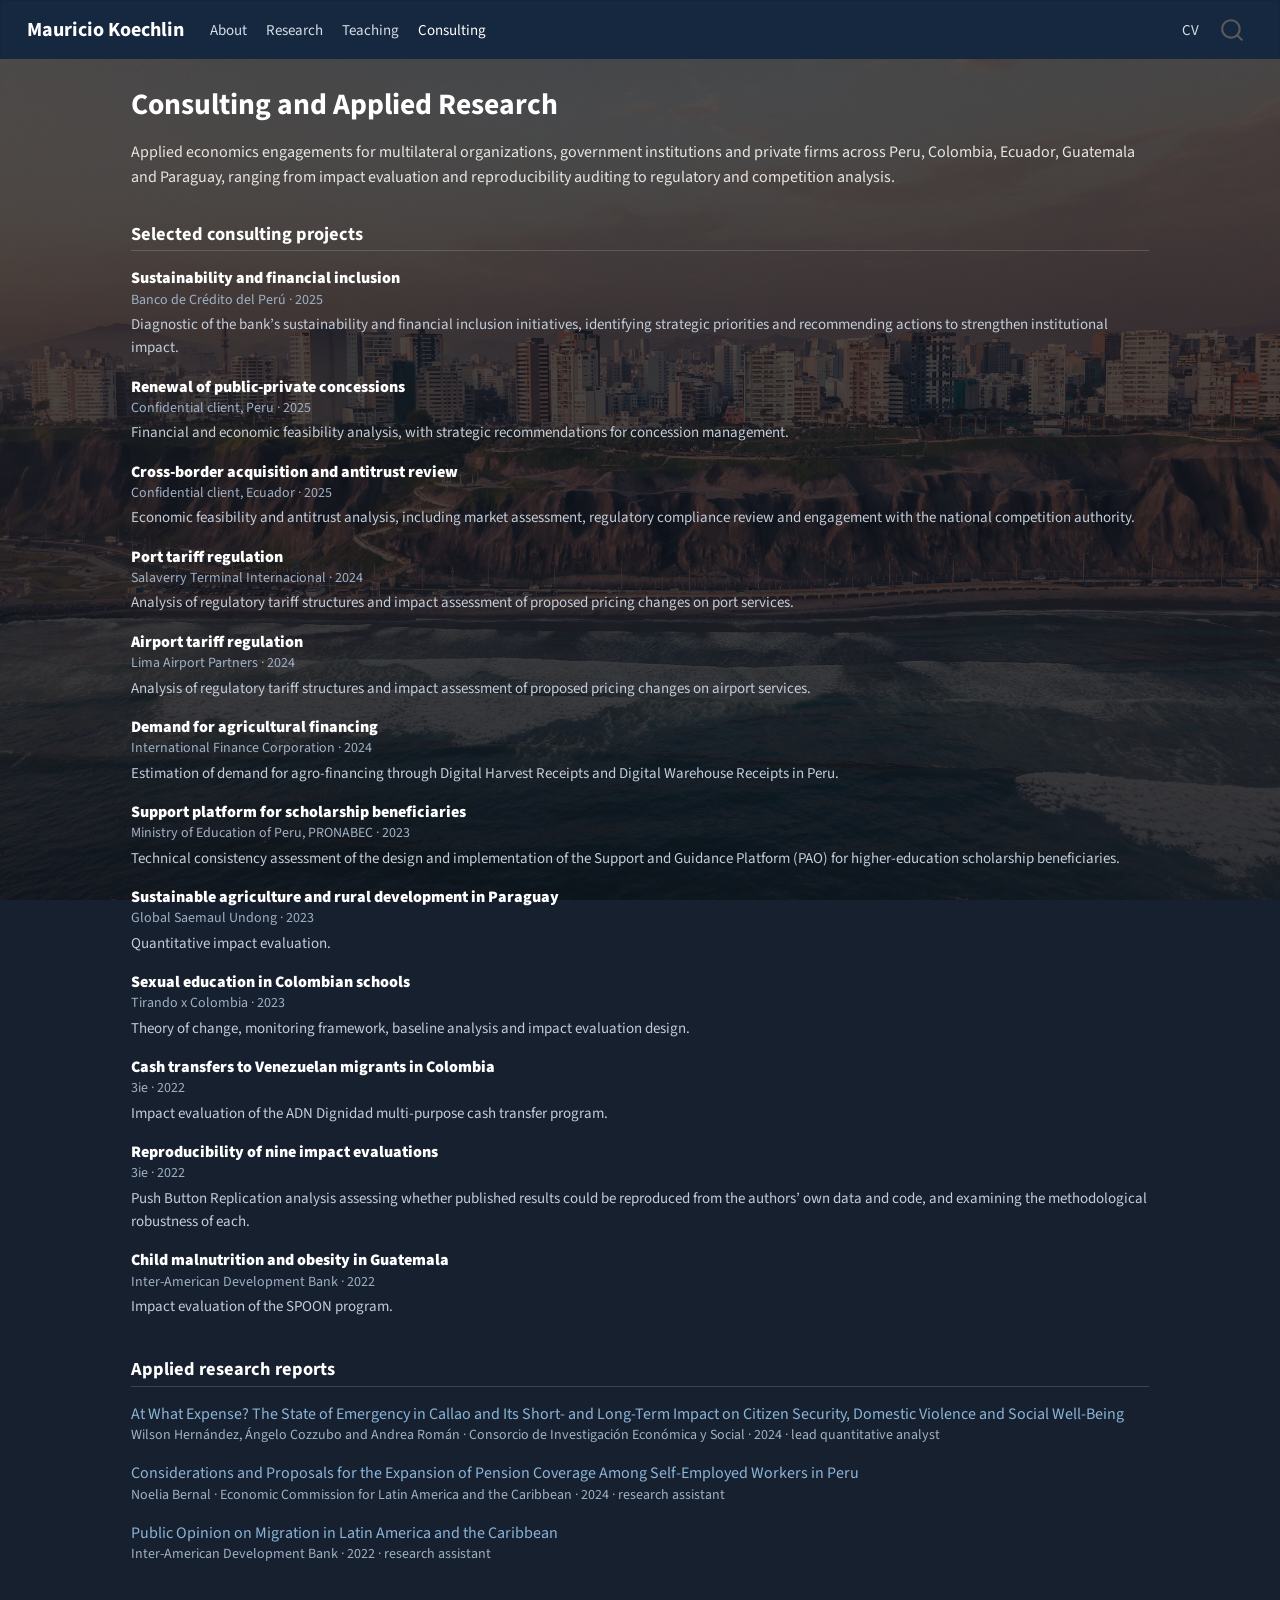
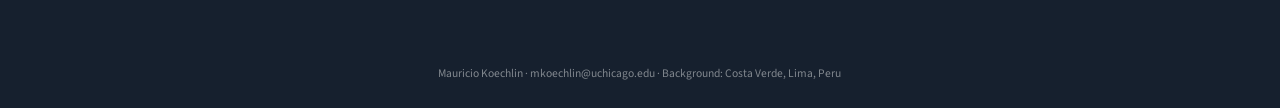
==== docs/consulting.html @ 6285f09a "Initial site: about, research, teaching, consulting Quarto site published from docs/. Four pages, un" ====
<!DOCTYPE html>
<html xmlns="http://www.w3.org/1999/xhtml" lang="en" xml:lang="en"><head>

<meta charset="utf-8">
<meta name="generator" content="quarto-1.9.38">

<meta name="viewport" content="width=device-width, initial-scale=1.0, user-scalable=yes">


<title>Consulting and Applied Research – Mauricio Koechlin</title>
<style>
/* Default styles provided by pandoc.
** See https://pandoc.org/MANUAL.html#variables-for-html for config info.
*/
code{white-space: pre-wrap;}
span.smallcaps{font-variant: small-caps;}
div.columns{display: flex; gap: min(4vw, 1.5em);}
div.column{flex: auto; overflow-x: auto;}
div.hanging-indent{margin-left: 1.5em; text-indent: -1.5em;}
ul.task-list{list-style: none;}
ul.task-list li input[type="checkbox"] {
  width: 0.8em;
  margin: 0 0.8em 0.2em -1em; /* quarto-specific, see https://github.com/quarto-dev/quarto-cli/issues/4556 */ 
  vertical-align: middle;
}
</style>


<script src="site_libs/quarto-nav/quarto-nav.js"></script>
<script src="site_libs/quarto-nav/headroom.min.js"></script>
<script src="site_libs/clipboard/clipboard.min.js"></script>
<script src="site_libs/quarto-search/autocomplete.umd.js"></script>
<script src="site_libs/quarto-search/fuse.min.js"></script>
<script src="site_libs/quarto-search/quarto-search.js"></script>
<meta name="quarto:offset" content="./">
<script src="site_libs/quarto-html/quarto.js" type="module"></script>
<script src="site_libs/quarto-html/tabsets/tabsets.js" type="module"></script>
<script src="site_libs/quarto-html/popper.min.js"></script>
<script src="site_libs/quarto-html/tippy.umd.min.js"></script>
<link href="site_libs/quarto-html/tippy.css" rel="stylesheet">
<link href="site_libs/quarto-html/quarto-syntax-highlighting-dark-0a6b7249c26820e032cb0bd839ff02b1.css" rel="stylesheet" id="quarto-text-highlighting-styles">
<script src="site_libs/bootstrap/bootstrap.min.js"></script>
<link href="site_libs/bootstrap/bootstrap-icons.css" rel="stylesheet">
<link href="site_libs/bootstrap/bootstrap-e706cf80a6b3ac1a1db83b318d591a8b.min.css" rel="stylesheet" append-hash="true" id="quarto-bootstrap" data-mode="dark">
<script id="quarto-search-options" type="application/json">{
  "location": "navbar",
  "copy-button": false,
  "collapse-after": 3,
  "panel-placement": "end",
  "type": "overlay",
  "limit": 50,
  "keyboard-shortcut": [
    "f",
    "/",
    "s"
  ],
  "show-item-context": false,
  "language": {
    "search-no-results-text": "No results",
    "search-matching-documents-text": "matching documents",
    "search-copy-link-title": "Copy link to search",
    "search-hide-matches-text": "Hide additional matches",
    "search-more-match-text": "more match in this document",
    "search-more-matches-text": "more matches in this document",
    "search-clear-button-title": "Clear",
    "search-text-placeholder": "",
    "search-detached-cancel-button-title": "Cancel",
    "search-submit-button-title": "Submit",
    "search-label": "Search"
  }
}</script>


</head>

<body class="nav-fixed quarto-light">

<div id="quarto-search-results"></div>
  <header id="quarto-header" class="headroom fixed-top">
    <nav class="navbar navbar-expand-lg " data-bs-theme="dark">
      <div class="navbar-container container-fluid">
      <div class="navbar-brand-container mx-auto">
    <a class="navbar-brand" href="./index.html">
    <span class="navbar-title">Mauricio Koechlin</span>
    </a>
  </div>
            <div id="quarto-search" class="" title="Search"></div>
          <button class="navbar-toggler" type="button" data-bs-toggle="collapse" data-bs-target="#navbarCollapse" aria-controls="navbarCollapse" role="menu" aria-expanded="false" aria-label="Toggle navigation" onclick="if (window.quartoToggleHeadroom) { window.quartoToggleHeadroom(); }">
  <span class="navbar-toggler-icon"></span>
</button>
          <div class="collapse navbar-collapse" id="navbarCollapse">
            <ul class="navbar-nav navbar-nav-scroll me-auto">
  <li class="nav-item">
    <a class="nav-link" href="./index.html"> 
<span class="menu-text">About</span></a>
  </li>  
  <li class="nav-item">
    <a class="nav-link" href="./research.html"> 
<span class="menu-text">Research</span></a>
  </li>  
  <li class="nav-item">
    <a class="nav-link" href="./teaching.html"> 
<span class="menu-text">Teaching</span></a>
  </li>  
  <li class="nav-item">
    <a class="nav-link active" href="./consulting.html" aria-current="page"> 
<span class="menu-text">Consulting</span></a>
  </li>  
</ul>
            <ul class="navbar-nav navbar-nav-scroll ms-auto">
  <li class="nav-item">
    <a class="nav-link" href="./cv/Koechlin_CV.pdf" target="_blank"> 
<span class="menu-text">CV</span></a>
  </li>  
</ul>
          </div> <!-- /navcollapse -->
            <div class="quarto-navbar-tools">
</div>
      </div> <!-- /container-fluid -->
    </nav>
</header>
<!-- content -->
<div id="quarto-content" class="quarto-container page-columns page-rows-contents page-layout-full page-navbar">
<!-- sidebar -->
<!-- margin-sidebar -->
    
<!-- main -->
<main class="content column-page" id="quarto-document-content">

<header id="title-block-header" class="quarto-title-block default">
<div class="quarto-title">
<h1 class="title">Consulting and Applied Research</h1>
</div>



<div class="quarto-title-meta column-page">

    
  
    
  </div>
  


</header>


<p>Applied economics engagements for multilateral organizations, government institutions and private firms across Peru, Colombia, Ecuador, Guatemala and Paraguay, ranging from impact evaluation and reproducibility auditing to regulatory and competition analysis.</p>
<section id="selected-consulting-projects" class="level2">
<h2 data-anchor-id="selected-consulting-projects">Selected consulting projects</h2>
<div class="item">
<p><span class="iname"><strong>Sustainability and financial inclusion</strong></span> <span class="imeta">Banco de Crédito del Perú · 2025</span> <span class="ibody">Diagnostic of the bank’s sustainability and financial inclusion initiatives, identifying strategic priorities and recommending actions to strengthen institutional impact.</span></p>
</div>
<div class="item">
<p><span class="iname"><strong>Renewal of public-private concessions</strong></span> <span class="imeta">Confidential client, Peru · 2025</span> <span class="ibody">Financial and economic feasibility analysis, with strategic recommendations for concession management.</span></p>
</div>
<div class="item">
<p><span class="iname"><strong>Cross-border acquisition and antitrust review</strong></span> <span class="imeta">Confidential client, Ecuador · 2025</span> <span class="ibody">Economic feasibility and antitrust analysis, including market assessment, regulatory compliance review and engagement with the national competition authority.</span></p>
</div>
<div class="item">
<p><span class="iname"><strong>Port tariff regulation</strong></span> <span class="imeta">Salaverry Terminal Internacional · 2024</span> <span class="ibody">Analysis of regulatory tariff structures and impact assessment of proposed pricing changes on port services.</span></p>
</div>
<div class="item">
<p><span class="iname"><strong>Airport tariff regulation</strong></span> <span class="imeta">Lima Airport Partners · 2024</span> <span class="ibody">Analysis of regulatory tariff structures and impact assessment of proposed pricing changes on airport services.</span></p>
</div>
<div class="item">
<p><span class="iname"><strong>Demand for agricultural financing</strong></span> <span class="imeta">International Finance Corporation · 2024</span> <span class="ibody">Estimation of demand for agro-financing through Digital Harvest Receipts and Digital Warehouse Receipts in Peru.</span></p>
</div>
<div class="item">
<p><span class="iname"><strong>Support platform for scholarship beneficiaries</strong></span> <span class="imeta">Ministry of Education of Peru, PRONABEC · 2023</span> <span class="ibody">Technical consistency assessment of the design and implementation of the Support and Guidance Platform (PAO) for higher-education scholarship beneficiaries.</span></p>
</div>
<div class="item">
<p><span class="iname"><strong>Sustainable agriculture and rural development in Paraguay</strong></span> <span class="imeta">Global Saemaul Undong · 2023</span> <span class="ibody">Quantitative impact evaluation.</span></p>
</div>
<div class="item">
<p><span class="iname"><strong>Sexual education in Colombian schools</strong></span> <span class="imeta">Tirando x Colombia · 2023</span> <span class="ibody">Theory of change, monitoring framework, baseline analysis and impact evaluation design.</span></p>
</div>
<div class="item">
<p><span class="iname"><strong>Cash transfers to Venezuelan migrants in Colombia</strong></span> <span class="imeta">3ie · 2022</span> <span class="ibody">Impact evaluation of the ADN Dignidad multi-purpose cash transfer program.</span></p>
</div>
<div class="item">
<p><span class="iname"><strong>Reproducibility of nine impact evaluations</strong></span> <span class="imeta">3ie · 2022</span> <span class="ibody">Push Button Replication analysis assessing whether published results could be reproduced from the authors’ own data and code, and examining the methodological robustness of each.</span></p>
</div>
<div class="item">
<p><span class="iname"><strong>Child malnutrition and obesity in Guatemala</strong></span> <span class="imeta">Inter-American Development Bank · 2022</span> <span class="ibody">Impact evaluation of the SPOON program.</span></p>
</div>
</section>
<section id="applied-research-reports" class="level2">
<h2 data-anchor-id="applied-research-reports">Applied research reports</h2>
<div class="item">
<p><span class="iname"><strong><a href="https://www.grade.org.pe/publicaciones/a-costa-de-que-el-estado-de-emergencia-en-el-callao-y-su-impacto-de-corto-y-largo-plazo-sobre-la-seguridad-ciudadana-la-violencia-familiar-y-el-bienestar-social/">At What Expense? The State of Emergency in Callao and Its Short- and Long-Term Impact on Citizen Security, Domestic Violence and Social Well-Being</a></strong></span> <span class="imeta">Wilson Hernández, Ángelo Cozzubo and Andrea Román · Consorcio de Investigación Económica y Social · 2024 · lead quantitative analyst</span></p>
</div>
<div class="item">
<p><span class="iname"><strong><a href="https://repositorio.cepal.org/handle/11362/80402">Considerations and Proposals for the Expansion of Pension Coverage Among Self-Employed Workers in Peru</a></strong></span> <span class="imeta">Noelia Bernal · Economic Commission for Latin America and the Caribbean · 2024 · research assistant</span></p>
</div>
<div class="item">
<p><span class="iname"><strong><a href="https://publications.iadb.org/en/metadata/33219/public-opinion-migration-latin-america-and-caribbean">Public Opinion on Migration in Latin America and the Caribbean</a></strong></span> <span class="imeta">Inter-American Development Bank · 2022 · research assistant</span></p>
</div>


</section>

</main> <!-- /main -->
<script id="quarto-html-after-body" type="application/javascript">
  window.document.addEventListener("DOMContentLoaded", function (event) {
    const isCodeAnnotation = (el) => {
      for (const clz of el.classList) {
        if (clz.startsWith('code-annotation-')) {                     
          return true;
        }
      }
      return false;
    }
    const onCopySuccess = function(e) {
      // button target
      const button = e.trigger;
      // don't keep focus
      button.blur();
      // flash "checked"
      button.classList.add('code-copy-button-checked');
      var currentTitle = button.getAttribute("title");
      button.setAttribute("title", "Copied!");
      let tooltip;
      if (window.bootstrap) {
        button.setAttribute("data-bs-toggle", "tooltip");
        button.setAttribute("data-bs-placement", "left");
        button.setAttribute("data-bs-title", "Copied!");
        tooltip = new bootstrap.Tooltip(button, 
          { trigger: "manual", 
            customClass: "code-copy-button-tooltip",
            offset: [0, -8]});
        tooltip.show();    
      }
      setTimeout(function() {
        if (tooltip) {
          tooltip.hide();
          button.removeAttribute("data-bs-title");
          button.removeAttribute("data-bs-toggle");
          button.removeAttribute("data-bs-placement");
        }
        button.setAttribute("title", currentTitle);
        button.classList.remove('code-copy-button-checked');
      }, 1000);
      // clear code selection
      e.clearSelection();
    }
    const getTextToCopy = function(trigger) {
      const outerScaffold = trigger.parentElement.cloneNode(true);
      const codeEl = outerScaffold.querySelector('code');
      for (const childEl of codeEl.children) {
        if (isCodeAnnotation(childEl)) {
          childEl.remove();
        }
      }
      return codeEl.innerText;
    }
    const clipboard = new window.ClipboardJS('.code-copy-button:not([data-in-quarto-modal])', {
      text: getTextToCopy
    });
    clipboard.on('success', onCopySuccess);
    if (window.document.getElementById('quarto-embedded-source-code-modal')) {
      const clipboardModal = new window.ClipboardJS('.code-copy-button[data-in-quarto-modal]', {
        text: getTextToCopy,
        container: window.document.getElementById('quarto-embedded-source-code-modal')
      });
      clipboardModal.on('success', onCopySuccess);
    }
      var localhostRegex = new RegExp(/^(?:http|https):\/\/localhost\:?[0-9]*\//);
      var mailtoRegex = new RegExp(/^mailto:/);
        var filterRegex = new RegExp("https:\/\/maukoechlin\.github\.io");
      var isInternal = (href) => {
          return filterRegex.test(href) || localhostRegex.test(href) || mailtoRegex.test(href);
      }
      // Inspect non-navigation links and adorn them if external
     var links = window.document.querySelectorAll('a[href]:not(.nav-link):not(.navbar-brand):not(.toc-action):not(.sidebar-link):not(.sidebar-item-toggle):not(.pagination-link):not(.no-external):not([aria-hidden]):not(.dropdown-item):not(.quarto-navigation-tool):not(.about-link)');
      for (var i=0; i<links.length; i++) {
        const link = links[i];
        if (!isInternal(link.href)) {
          // undo the damage that might have been done by quarto-nav.js in the case of
          // links that we want to consider external
          if (link.dataset.originalHref !== undefined) {
            link.href = link.dataset.originalHref;
          }
            // target, if specified
            link.setAttribute("target", "_blank");
            if (link.getAttribute("rel") === null) {
              link.setAttribute("rel", "noopener");
            }
        }
      }
    function tippyHover(el, contentFn, onTriggerFn, onUntriggerFn) {
      const config = {
        allowHTML: true,
        maxWidth: 500,
        delay: 100,
        arrow: false,
        appendTo: function(el) {
            return el.parentElement;
        },
        interactive: true,
        interactiveBorder: 10,
        theme: 'quarto',
        placement: 'bottom-start',
      };
      if (contentFn) {
        config.content = contentFn;
      }
      if (onTriggerFn) {
        config.onTrigger = onTriggerFn;
      }
      if (onUntriggerFn) {
        config.onUntrigger = onUntriggerFn;
      }
      window.tippy(el, config); 
    }
    const noterefs = window.document.querySelectorAll('a[role="doc-noteref"]');
    for (var i=0; i<noterefs.length; i++) {
      const ref = noterefs[i];
      tippyHover(ref, function() {
        // use id or data attribute instead here
        let href = ref.getAttribute('data-footnote-href') || ref.getAttribute('href');
        try { href = new URL(href).hash; } catch {}
        const id = href.replace(/^#\/?/, "");
        const note = window.document.getElementById(id);
        if (note) {
          return note.innerHTML;
        } else {
          return "";
        }
      });
    }
    const xrefs = window.document.querySelectorAll('a.quarto-xref');
    const processXRef = (id, note) => {
      // Strip column container classes
      const stripColumnClz = (el) => {
        el.classList.remove("page-full", "page-columns");
        if (el.children) {
          for (const child of el.children) {
            stripColumnClz(child);
          }
        }
      }
      stripColumnClz(note)
      if (id === null || id.startsWith('sec-')) {
        // Special case sections, only their first couple elements
        const container = document.createElement("div");
        if (note.children && note.children.length > 2) {
          container.appendChild(note.children[0].cloneNode(true));
          for (let i = 1; i < note.children.length; i++) {
            const child = note.children[i];
            if (child.tagName === "P" && child.innerText === "") {
              continue;
            } else {
              container.appendChild(child.cloneNode(true));
              break;
            }
          }
          if (window.Quarto?.typesetMath) {
            window.Quarto.typesetMath(container);
          }
          return container.innerHTML
        } else {
          if (window.Quarto?.typesetMath) {
            window.Quarto.typesetMath(note);
          }
          return note.innerHTML;
        }
      } else {
        // Remove any anchor links if they are present
        const anchorLink = note.querySelector('a.anchorjs-link');
        if (anchorLink) {
          anchorLink.remove();
        }
        if (window.Quarto?.typesetMath) {
          window.Quarto.typesetMath(note);
        }
        if (note.classList.contains("callout")) {
          return note.outerHTML;
        } else {
          return note.innerHTML;
        }
      }
    }
    for (var i=0; i<xrefs.length; i++) {
      const xref = xrefs[i];
      tippyHover(xref, undefined, function(instance) {
        instance.disable();
        let url = xref.getAttribute('href');
        let hash = undefined; 
        if (url.startsWith('#')) {
          hash = url;
        } else {
          try { hash = new URL(url).hash; } catch {}
        }
        if (hash) {
          const id = hash.replace(/^#\/?/, "");
          const note = window.document.getElementById(id);
          if (note !== null) {
            try {
              const html = processXRef(id, note.cloneNode(true));
              instance.setContent(html);
            } finally {
              instance.enable();
              instance.show();
            }
          } else {
            // See if we can fetch this
            fetch(url.split('#')[0])
            .then(res => res.text())
            .then(html => {
              const parser = new DOMParser();
              const htmlDoc = parser.parseFromString(html, "text/html");
              const note = htmlDoc.getElementById(id);
              if (note !== null) {
                const html = processXRef(id, note);
                instance.setContent(html);
              } 
            }).finally(() => {
              instance.enable();
              instance.show();
            });
          }
        } else {
          // See if we can fetch a full url (with no hash to target)
          // This is a special case and we should probably do some content thinning / targeting
          fetch(url)
          .then(res => res.text())
          .then(html => {
            const parser = new DOMParser();
            const htmlDoc = parser.parseFromString(html, "text/html");
            const note = htmlDoc.querySelector('main.content');
            if (note !== null) {
              // This should only happen for chapter cross references
              // (since there is no id in the URL)
              // remove the first header
              if (note.children.length > 0 && note.children[0].tagName === "HEADER") {
                note.children[0].remove();
              }
              const html = processXRef(null, note);
              instance.setContent(html);
            } 
          }).finally(() => {
            instance.enable();
            instance.show();
          });
        }
      }, function(instance) {
      });
    }
        let selectedAnnoteEl;
        const selectorForAnnotation = ( cell, annotation) => {
          let cellAttr = 'data-code-cell="' + cell + '"';
          let lineAttr = 'data-code-annotation="' +  annotation + '"';
          const selector = 'span[' + cellAttr + '][' + lineAttr + ']';
          return selector;
        }
        const selectCodeLines = (annoteEl) => {
          const doc = window.document;
          const targetCell = annoteEl.getAttribute("data-target-cell");
          const targetAnnotation = annoteEl.getAttribute("data-target-annotation");
          const annoteSpan = window.document.querySelector(selectorForAnnotation(targetCell, targetAnnotation));
          const lines = annoteSpan.getAttribute("data-code-lines").split(",");
          const lineIds = lines.map((line) => {
            return targetCell + "-" + line;
          })
          let top = null;
          let height = null;
          let parent = null;
          if (lineIds.length > 0) {
              //compute the position of the single el (top and bottom and make a div)
              const el = window.document.getElementById(lineIds[0]);
              top = el.offsetTop;
              height = el.offsetHeight;
              parent = el.parentElement.parentElement;
            if (lineIds.length > 1) {
              const lastEl = window.document.getElementById(lineIds[lineIds.length - 1]);
              const bottom = lastEl.offsetTop + lastEl.offsetHeight;
              height = bottom - top;
            }
            if (top !== null && height !== null && parent !== null) {
              // cook up a div (if necessary) and position it 
              let div = window.document.getElementById("code-annotation-line-highlight");
              if (div === null) {
                div = window.document.createElement("div");
                div.setAttribute("id", "code-annotation-line-highlight");
                div.style.position = 'absolute';
                parent.appendChild(div);
              }
              div.style.top = top - 2 + "px";
              div.style.height = height + 4 + "px";
              div.style.left = 0;
              let gutterDiv = window.document.getElementById("code-annotation-line-highlight-gutter");
              if (gutterDiv === null) {
                gutterDiv = window.document.createElement("div");
                gutterDiv.setAttribute("id", "code-annotation-line-highlight-gutter");
                gutterDiv.style.position = 'absolute';
                const codeCell = window.document.getElementById(targetCell);
                const gutter = codeCell.querySelector('.code-annotation-gutter');
                gutter.appendChild(gutterDiv);
              }
              gutterDiv.style.top = top - 2 + "px";
              gutterDiv.style.height = height + 4 + "px";
            }
            selectedAnnoteEl = annoteEl;
          }
        };
        const unselectCodeLines = () => {
          const elementsIds = ["code-annotation-line-highlight", "code-annotation-line-highlight-gutter"];
          elementsIds.forEach((elId) => {
            const div = window.document.getElementById(elId);
            if (div) {
              div.remove();
            }
          });
          selectedAnnoteEl = undefined;
        };
          // Handle positioning of the toggle
      window.addEventListener(
        "resize",
        throttle(() => {
          elRect = undefined;
          if (selectedAnnoteEl) {
            selectCodeLines(selectedAnnoteEl);
          }
        }, 10)
      );
      function throttle(fn, ms) {
      let throttle = false;
      let timer;
        return (...args) => {
          if(!throttle) { // first call gets through
              fn.apply(this, args);
              throttle = true;
          } else { // all the others get throttled
              if(timer) clearTimeout(timer); // cancel #2
              timer = setTimeout(() => {
                fn.apply(this, args);
                timer = throttle = false;
              }, ms);
          }
        };
      }
        // Attach click handler to the DT
        const annoteDls = window.document.querySelectorAll('dt[data-target-cell]');
        for (const annoteDlNode of annoteDls) {
          annoteDlNode.addEventListener('click', (event) => {
            const clickedEl = event.target;
            if (clickedEl !== selectedAnnoteEl) {
              unselectCodeLines();
              const activeEl = window.document.querySelector('dt[data-target-cell].code-annotation-active');
              if (activeEl) {
                activeEl.classList.remove('code-annotation-active');
              }
              selectCodeLines(clickedEl);
              clickedEl.classList.add('code-annotation-active');
            } else {
              // Unselect the line
              unselectCodeLines();
              clickedEl.classList.remove('code-annotation-active');
            }
          });
        }
    const findCites = (el) => {
      const parentEl = el.parentElement;
      if (parentEl) {
        const cites = parentEl.dataset.cites;
        if (cites) {
          return {
            el,
            cites: cites.split(' ')
          };
        } else {
          return findCites(el.parentElement)
        }
      } else {
        return undefined;
      }
    };
    var bibliorefs = window.document.querySelectorAll('a[role="doc-biblioref"]');
    for (var i=0; i<bibliorefs.length; i++) {
      const ref = bibliorefs[i];
      const citeInfo = findCites(ref);
      if (citeInfo) {
        tippyHover(citeInfo.el, function() {
          var popup = window.document.createElement('div');
          citeInfo.cites.forEach(function(cite) {
            var citeDiv = window.document.createElement('div');
            citeDiv.classList.add('hanging-indent');
            citeDiv.classList.add('csl-entry');
            var biblioDiv = window.document.getElementById('ref-' + cite);
            if (biblioDiv) {
              citeDiv.innerHTML = biblioDiv.innerHTML;
            }
            popup.appendChild(citeDiv);
          });
          return popup.innerHTML;
        });
      }
    }
  });
  </script>
</div> <!-- /content -->
<footer class="footer">
  <div class="nav-footer">
    <div class="nav-footer-left">
      &nbsp;
    </div>   
    <div class="nav-footer-center">
<p>Mauricio Koechlin · mkoechlin@uchicago.edu · Background: Costa Verde, Lima, Peru</p>
</div>
    <div class="nav-footer-right">
      &nbsp;
    </div>
  </div>
</footer>




</body></html>
---- docs/site_libs/quarto-html/tippy.css ----
.tippy-box[data-animation=fade][data-state=hidden]{opacity:0}[data-tippy-root]{max-width:calc(100vw - 10px)}.tippy-box{position:relative;background-color:#333;color:#fff;border-radius:4px;font-size:14px;line-height:1.4;white-space:normal;outline:0;transition-property:transform,visibility,opacity}.tippy-box[data-placement^=top]>.tippy-arrow{bottom:0}.tippy-box[data-placement^=top]>.tippy-arrow:before{bottom:-7px;left:0;border-width:8px 8px 0;border-top-color:initial;transform-origin:center top}.tippy-box[data-placement^=bottom]>.tippy-arrow{top:0}.tippy-box[data-placement^=bottom]>.tippy-arrow:before{top:-7px;left:0;border-width:0 8px 8px;border-bottom-color:initial;transform-origin:center bottom}.tippy-box[data-placement^=left]>.tippy-arrow{right:0}.tippy-box[data-placement^=left]>.tippy-arrow:before{border-width:8px 0 8px 8px;border-left-color:initial;right:-7px;transform-origin:center left}.tippy-box[data-placement^=right]>.tippy-arrow{left:0}.tippy-box[data-placement^=right]>.tippy-arrow:before{left:-7px;border-width:8px 8px 8px 0;border-right-color:initial;transform-origin:center right}.tippy-box[data-inertia][data-state=visible]{transition-timing-function:cubic-bezier(.54,1.5,.38,1.11)}.tippy-arrow{width:16px;height:16px;color:#333}.tippy-arrow:before{content:"";position:absolute;border-color:transparent;border-style:solid}.tippy-content{position:relative;padding:5px 9px;z-index:1}
---- docs/site_libs/quarto-html/quarto-syntax-highlighting-dark-0a6b7249c26820e032cb0bd839ff02b1.css ----
/* quarto syntax highlight colors */
:root {
  --quarto-hl-al-color: #f07178;
  --quarto-hl-an-color: #d4d0ab;
  --quarto-hl-at-color: #00e0e0;
  --quarto-hl-bn-color: #d4d0ab;
  --quarto-hl-bu-color: #abe338;
  --quarto-hl-ch-color: #abe338;
  --quarto-hl-co-color: #f8f8f2;
  --quarto-hl-cv-color: #ffd700;
  --quarto-hl-cn-color: #ffd700;
  --quarto-hl-cf-color: #ffa07a;
  --quarto-hl-dt-color: #ffa07a;
  --quarto-hl-dv-color: #d4d0ab;
  --quarto-hl-do-color: #f8f8f2;
  --quarto-hl-er-color: #f07178;
  --quarto-hl-ex-color: #00e0e0;
  --quarto-hl-fl-color: #d4d0ab;
  --quarto-hl-fu-color: #ffa07a;
  --quarto-hl-im-color: #abe338;
  --quarto-hl-in-color: #d4d0ab;
  --quarto-hl-kw-color: #ffa07a;
  --quarto-hl-op-color: #ffa07a;
  --quarto-hl-ot-color: #00e0e0;
  --quarto-hl-pp-color: #dcc6e0;
  --quarto-hl-re-color: #00e0e0;
  --quarto-hl-sc-color: #abe338;
  --quarto-hl-ss-color: #abe338;
  --quarto-hl-st-color: #abe338;
  --quarto-hl-va-color: #00e0e0;
  --quarto-hl-vs-color: #abe338;
  --quarto-hl-wa-color: #dcc6e0;
}

/* other quarto variables */
:root {
  --quarto-font-monospace: SFMono-Regular, Menlo, Monaco, Consolas, "Liberation Mono", "Courier New", monospace;
}

/* syntax highlight based on Pandoc's rules */
pre > code.sourceCode > span {
  color: #f8f8f2;
}

code.sourceCode > span {
  color: #f8f8f2;
}

div.sourceCode,
div.sourceCode pre.sourceCode {
  color: #f8f8f2;
}

/* Normal */
code span {
  color: #f8f8f2;
}

/* Alert */
code span.al {
  color: #f07178;
}

/* Annotation */
code span.an {
  color: #d4d0ab;
}

/* Attribute */
code span.at {
  color: #00e0e0;
}

/* BaseN */
code span.bn {
  color: #d4d0ab;
}

/* BuiltIn */
code span.bu {
  color: #abe338;
}

/* ControlFlow */
code span.cf {
  font-weight: bold;
  color: #ffa07a;
}

/* Char */
code span.ch {
  color: #abe338;
}

/* Constant */
code span.cn {
  color: #ffd700;
}

/* Comment */
code span.co {
  font-style: italic;
  color: #f8f8f2;
}

/* CommentVar */
code span.cv {
  color: #ffd700;
}

/* Documentation */
code span.do {
  color: #f8f8f2;
}

/* DataType */
code span.dt {
  color: #ffa07a;
}

/* DecVal */
code span.dv {
  color: #d4d0ab;
}

/* Error */
code span.er {
  color: #f07178;
  text-decoration: underline;
}

/* Extension */
code span.ex {
  font-weight: bold;
  color: #00e0e0;
}

/* Float */
code span.fl {
  color: #d4d0ab;
}

/* Function */
code span.fu {
  color: #ffa07a;
}

/* Import */
code span.im {
  color: #abe338;
}

/* Information */
code span.in {
  color: #d4d0ab;
}

/* Keyword */
code span.kw {
  font-weight: bold;
  color: #ffa07a;
}

/* Operator */
code span.op {
  color: #ffa07a;
}

/* Other */
code span.ot {
  color: #00e0e0;
}

/* Preprocessor */
code span.pp {
  color: #dcc6e0;
}

/* RegionMarker */
code span.re {
  background-color: #f8f8f2;
  color: #00e0e0;
}

/* SpecialChar */
code span.sc {
  color: #abe338;
}

/* SpecialString */
code span.ss {
  color: #abe338;
}

/* String */
code span.st {
  color: #abe338;
}

/* Variable */
code span.va {
  color: #00e0e0;
}

/* VerbatimString */
code span.vs {
  color: #abe338;
}

/* Warning */
code span.wa {
  color: #dcc6e0;
}

.prevent-inlining {
  content: "</";
}

/*# sourceMappingURL=175367c052bafc98bd680af3479823f0.css.map */
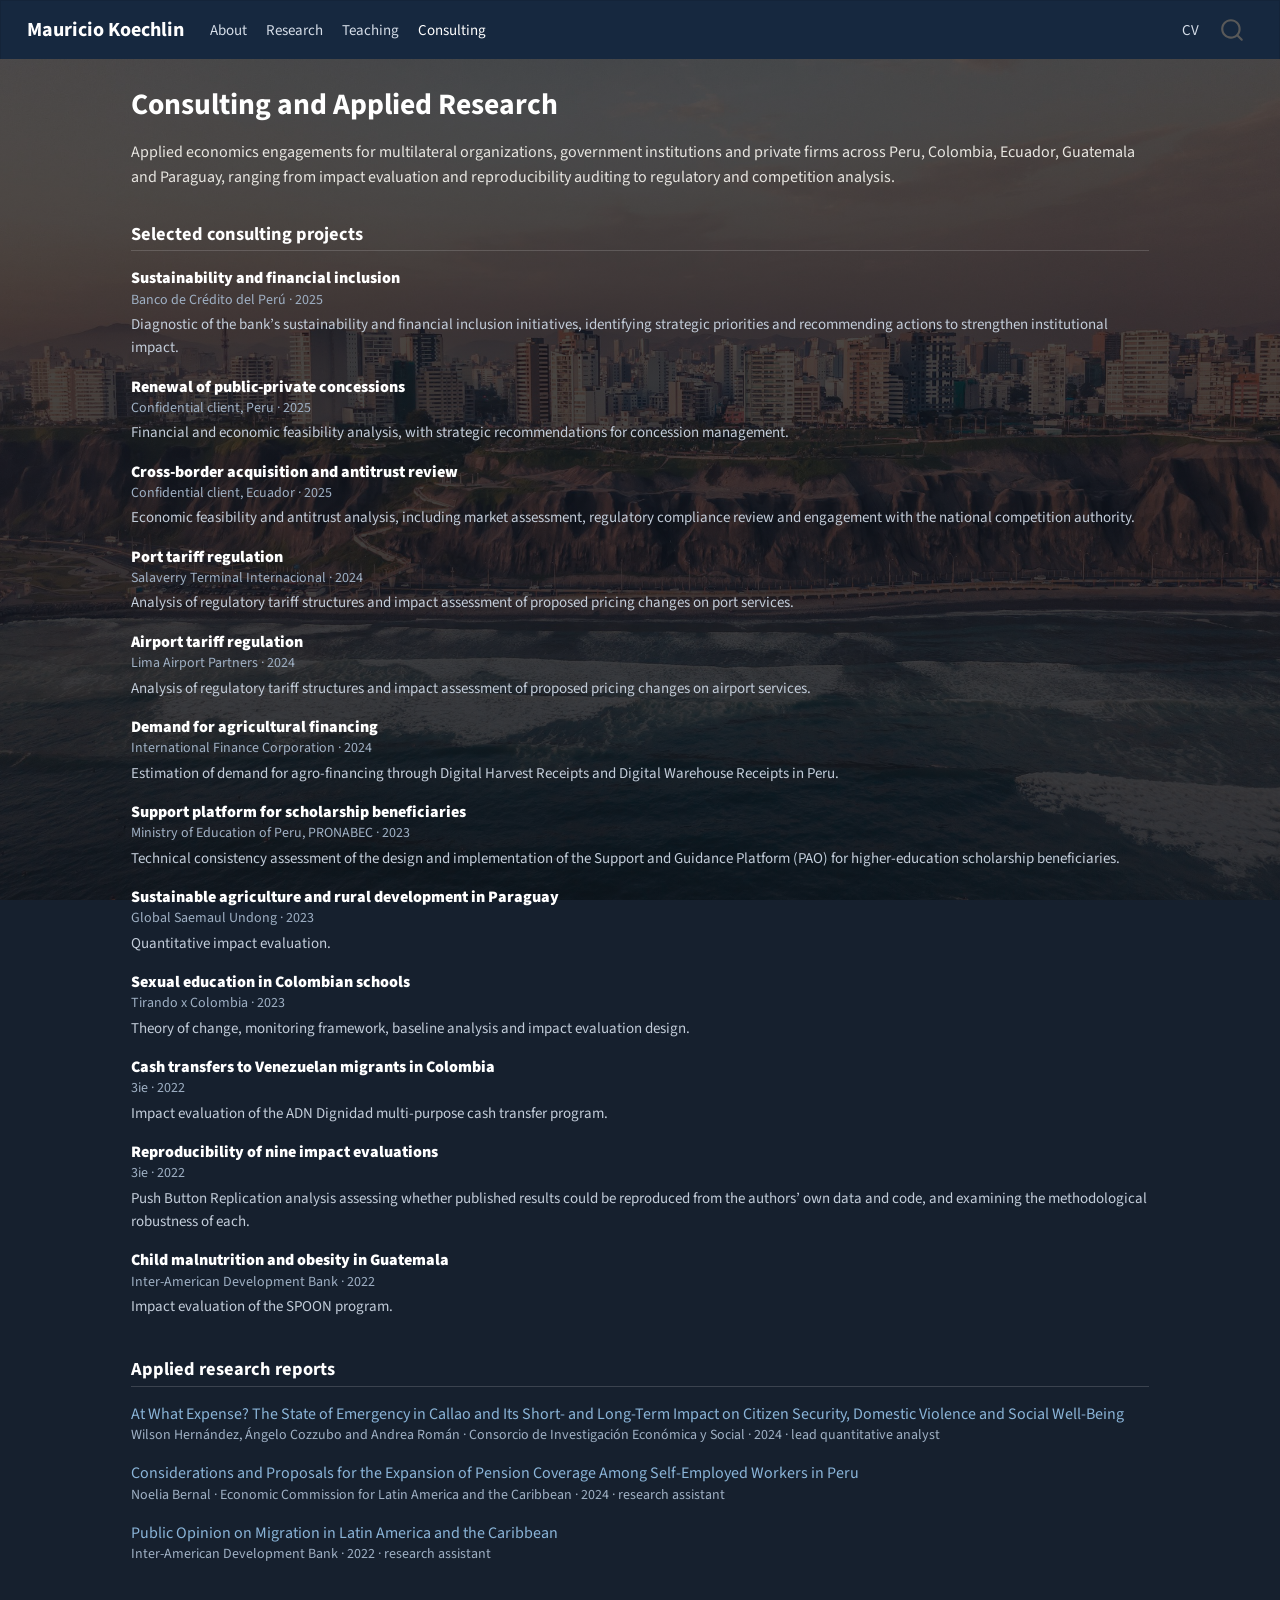
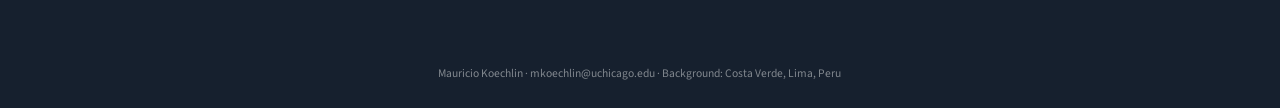
==== commit 324e10ed: "Move the background to a fixed layer behind the content iOS Safari ignores background-attachment: fi" ====
--- a/docs/consulting.html
+++ b/docs/consulting.html
@@ -41,7 +41,7 @@
 <link href="site_libs/quarto-html/quarto-syntax-highlighting-dark-0a6b7249c26820e032cb0bd839ff02b1.css" rel="stylesheet" id="quarto-text-highlighting-styles">
 <script src="site_libs/bootstrap/bootstrap.min.js"></script>
 <link href="site_libs/bootstrap/bootstrap-icons.css" rel="stylesheet">
-<link href="site_libs/bootstrap/bootstrap-e706cf80a6b3ac1a1db83b318d591a8b.min.css" rel="stylesheet" append-hash="true" id="quarto-bootstrap" data-mode="dark">
+<link href="site_libs/bootstrap/bootstrap-56ac84a69132b313c34fcb845bf79a16.min.css" rel="stylesheet" append-hash="true" id="quarto-bootstrap" data-mode="dark">
 <script id="quarto-search-options" type="application/json">{
   "location": "navbar",
   "copy-button": false,
